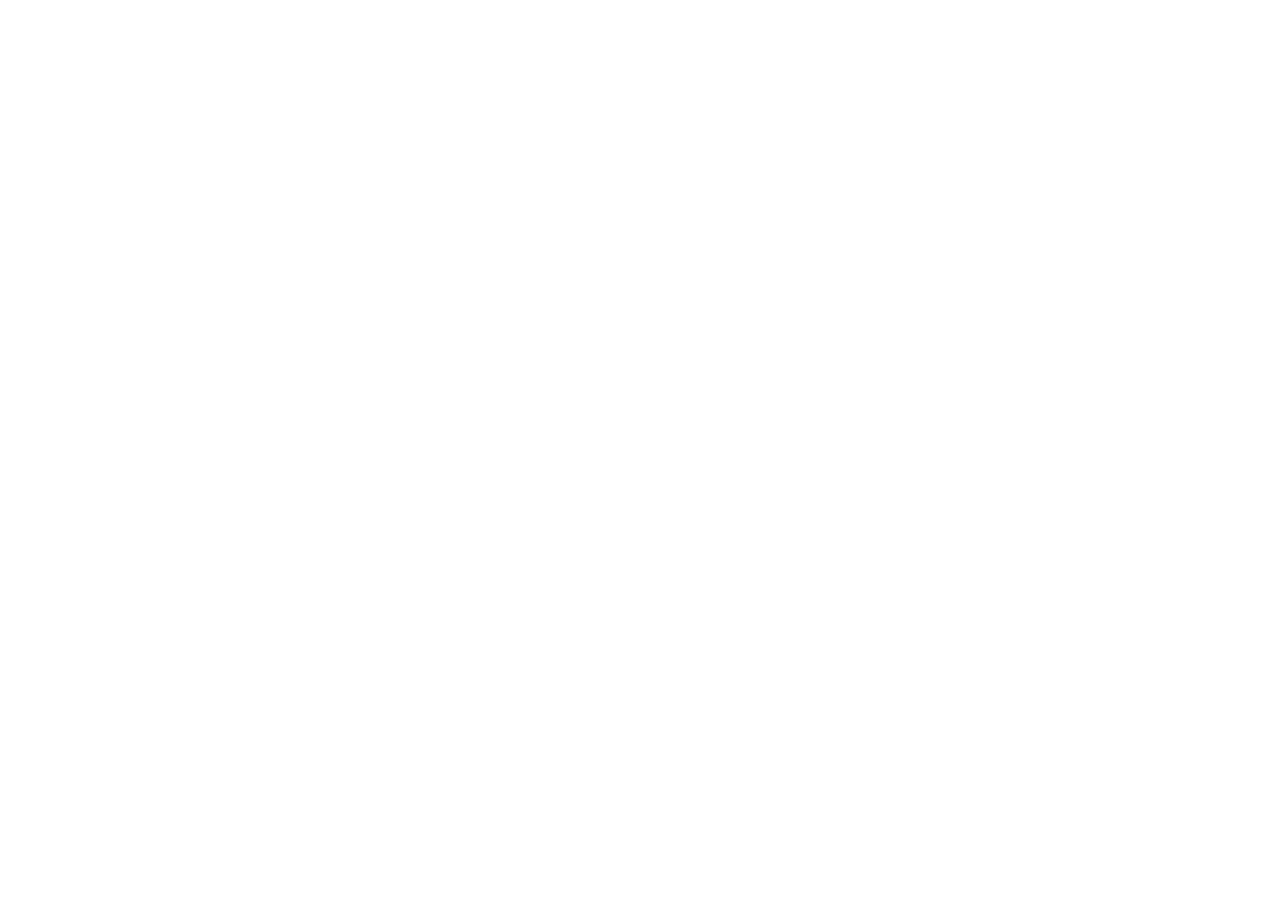
==== info.html @ cab498fb "fix img" ====
<!DOCTYPE html>
<html lang="ru">
<head>
    <meta charset="UTF-8">
    <meta name="viewport" content="width=device-width, initial-scale=1.0">
    <link rel="stylesheet" href="style.css">
    <title>Info</title>
</head>
<body>
<div class="container">
    <div class="inner">
        <div class="item">

        </div>

    </div>
</div>
<div class="usercard" id="usercard">

</div>

<script src="https://telegram.org/js/telegram-web-app.js"></script>
<script src="app.js"></script>
</body>
</html>
---- style.css ----
body {
    margin: 0;
    padding: 0;
    font-size: 18px;
    color: var(--tg-theme-text-color);
    background: var(--tg-theme-bg-color);
    font-family: "Roboto", "Arial", sans-serif;
}

.container {
    max-width: 390px;
    padding-left: 12px;
    padding-top: 12px;
    padding-bottom: 12px;
}

.inner {
    float: left;
    display: block;
    max-width: 370px;
    /*grid-template-columns: 1fr 1fr;*/
    /*grid-template-rows: 200px 200px 200px;*/
}

.img {
    width: 80px;
    height: 80px;
    object-fit: cover;
    border-radius: 15%;
}
p{
    padding: 0;
    margin: 0;
}
.item {
    max-width: 360px;
    text-align: center;
    display: inline-block;
    margin-bottom: 2px;
}
.text{
    margin-top: 6px;
    max-width: 220px;
    min-width: 220px;
}
.desc{
    font-size: 16px;
    color: grey;
    margin-top: 6px;
    line-height: 22px;
}

.btn {
    display: block;
    padding: 6px 6px;
    border: none;
    margin: 2px;
    float: right;
    background: rgb(26, 164, 255);
    border-radius: 10px;
    color: #fff;
    font-weight: 600;
    font-size: 12px;
    transition: background .2s linear;
}

.btn:hover {
    background: #FFC372;
}

.usercard {
    text-align: center;
}
.bblock {
    float: left; /*Задаем обтекание*/
    line-height: 22px;/*Высота строки + верт. центрирования текста*/
    font-size: 20px;
    /*width: 60px; !*Фиксируем ширину блока*!*/
    margin-right: 10px;
    text-align: left; /*Центрируем текст по горизонтали*/ }
.wrap :last-child {
    margin-right: 0px;/*Убираем поле последнего div-а*/
}


















/*body{*/
/*    color: var(--tg-theme-text-color);*/
/*    background: var(--tg-theme-bg-color);*/
/*    display: flex;*/
/*    flex-direction: column;*/
/*    align-items: center;*/
/*    font-size: 18px;*/
/*}*/

/*.hint{*/
/*    color: var(--tg-theme-hint-color);*/
/*}*/

/*.link{*/
/*    color: var(--tg-theme-link-color);*/
/*}*/

/*.button{*/
/*    background: var(--tg-theme-button-color);*/
/*    color: var(--tg-theme-button-text-color);*/
/*    border: none;*/
/*    font-size: 18px;*/
/*}*/

/*.button:not(:last-child){*/
/*    margin-bottom: 20px*/
/*}*/

/*#usercard{*/
/*    text-align: center;*/
/*}*/
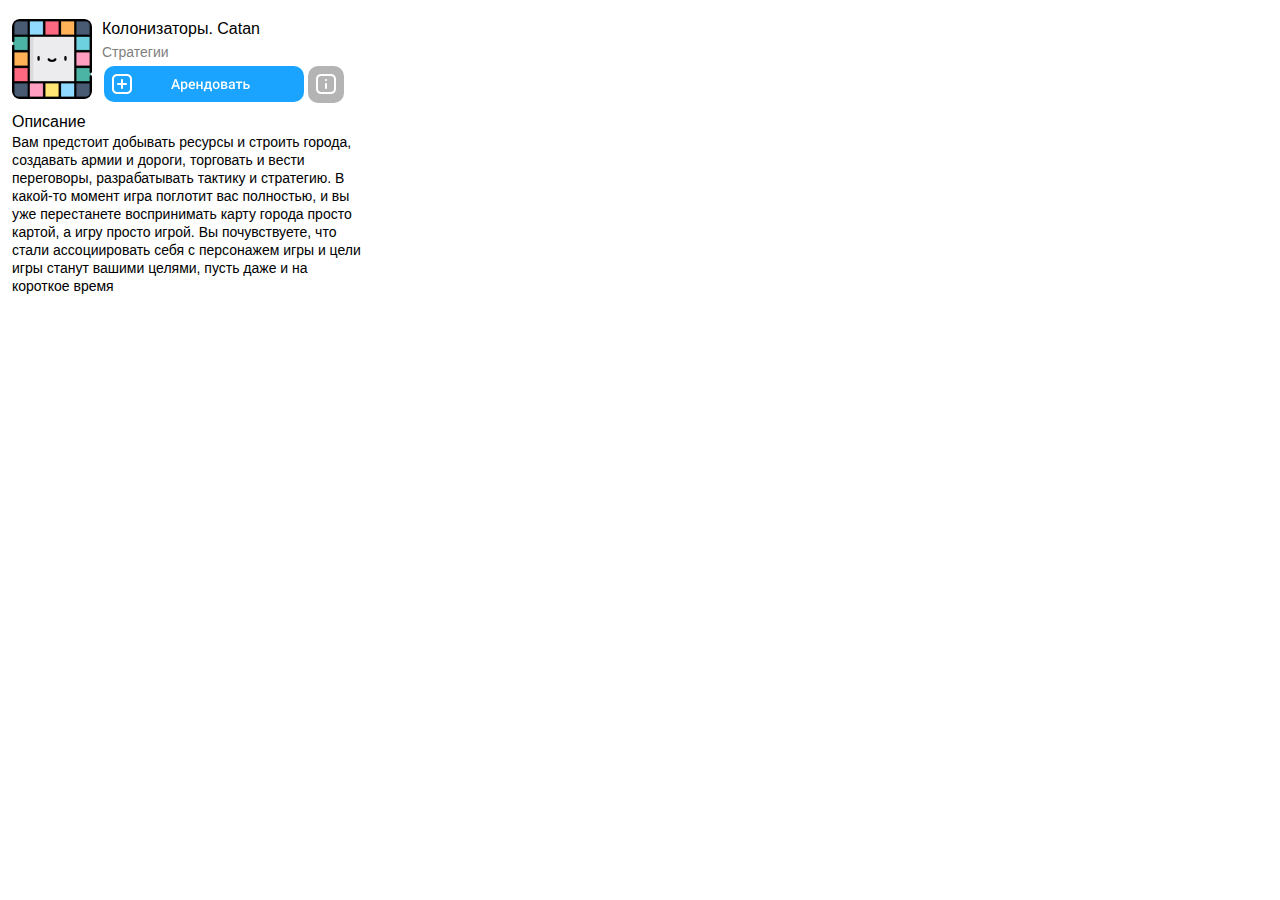
==== commit e0d7ae93: "info screen" ====
--- a/info.html
+++ b/info.html
@@ -3,16 +3,32 @@
 <head>
     <meta charset="UTF-8">
     <meta name="viewport" content="width=device-width, initial-scale=1.0">
-    <link rel="stylesheet" href="style.css">
+    <link rel="stylesheet" href="style2.css">
     <title>Info</title>
 </head>
 <body>
 <div class="container">
     <div class="inner">
         <div class="item">
+            <img src="1.png" alt="" class="img bblock">
+            <div class="text bblock">
+                <p>Колонизаторы. Catan</p>
+                <p class="desc">Стратегии</p>
+            </div>
+            <div class="bblock cont">
+            <button class="btn btnI" id="btn1i"><embed src="info_rectangle.svg"/></button>
+            <button class="btn-big" id="btn1"><embed src="to_rent.svg"/></button>
+            </div>
+            <div class="bblock">
+                <p class="text">Описание</p>
+                <p class="main_text">
+                    Вам предстоит добывать ресурсы и строить города, создавать армии и дороги, торговать и вести переговоры, разрабатывать тактику и стратегию. В какой-то момент игра поглотит вас полностью, и вы уже перестанете воспринимать карту города просто картой, а игру просто игрой. Вы почувствуете, что стали ассоциировать себя с персонажем игры и цели игры станут вашими целями, пусть даже и на короткое время
+                </p>
+            </div>
+            <div class="bblock">
 
+            </div>
         </div>
-
     </div>
 </div>
 <div class="usercard" id="usercard">
--- a/style2.css
+++ b/style2.css
@@ -0,0 +1,154 @@
+body {
+    margin: 0;
+    padding: 0;
+    font-size: 16px;
+    color: var(--tg-theme-text-color);
+    background: var(--tg-theme-bg-color);
+    font-family: "Roboto", "Arial", sans-serif;
+}
+
+.container {
+    max-width: 390px;
+    padding-left: 12px;
+    padding-top: 12px;
+    padding-bottom: 12px;
+}
+
+.inner {
+    float: left;
+    display: block;
+    max-width: 370px;
+    /*grid-template-columns: 1fr 1fr;*/
+    /*grid-template-rows: 200px 200px 200px;*/
+}
+.img {
+    margin-top: 2%;
+    width: 80px;
+    height: 80px;
+    object-fit: cover;
+    border-radius: 10%;
+}
+p{
+    padding: 0;
+    margin: 0;
+}
+.main_text{
+    font-size: 14px;
+    line-height: 18px;
+}
+.item {
+    max-width: 360px;
+    text-align: left;
+    display: block;
+    margin-bottom: 2px;
+}
+.text{
+    margin-top: 6px;
+    max-width: 220px;
+    min-width: 220px;
+}
+.desc{
+    font-size: 14px;
+    color: grey;
+    line-height: 24px;
+}
+.cont{
+    /*width: 100%;*/
+    float: left;
+}
+.btn{
+    display: inline-block;
+    padding: 6px 6px 4px 6px;
+    border: none;
+    margin: 2px;
+    float: right;
+    background: rgb(26, 164, 255);
+    border-radius: 10px;
+    color: #fff;
+    font-weight: 600;
+    transition: background .2s linear;
+}
+.btn-big{
+    display: inline-block;
+    width: 200px;
+    height: 36px;
+    padding: 6px 40% 4px 6px;
+    border: none;
+    margin: 2px;
+    float: right;
+    background: rgb(26, 164, 255);
+    border-radius: 10px;
+    color: #fff;
+    font-weight: 600;
+    transition: background .2s linear;
+}
+.btnI{
+    background: rgb(180, 180, 180);
+}
+
+.btn:hover, .btn-big:hover{
+    background: #FFC372;
+}
+
+.usercard {
+    text-align: center;
+}
+.bblock {
+    float: left; /*Задаем обтекание*/
+    line-height: 22px;/*Высота строки + верт. центрирования текста*/
+    font-size: 16px;
+    /*width: 60px; !*Фиксируем ширину блока*!*/
+    margin-right: 10px;
+    text-align: left; /*Центрируем текст по горизонтали*/ }
+.wrap :last-child {
+    margin-right: 0px;/*Убираем поле последнего div-а*/
+}
+
+
+
+
+
+
+
+
+
+
+
+
+
+
+
+
+
+
+/*body{*/
+/*    color: var(--tg-theme-text-color);*/
+/*    background: var(--tg-theme-bg-color);*/
+/*    display: flex;*/
+/*    flex-direction: column;*/
+/*    align-items: center;*/
+/*    font-size: 18px;*/
+/*}*/
+
+/*.hint{*/
+/*    color: var(--tg-theme-hint-color);*/
+/*}*/
+
+/*.link{*/
+/*    color: var(--tg-theme-link-color);*/
+/*}*/
+
+/*.button{*/
+/*    background: var(--tg-theme-button-color);*/
+/*    color: var(--tg-theme-button-text-color);*/
+/*    border: none;*/
+/*    font-size: 18px;*/
+/*}*/
+
+/*.button:not(:last-child){*/
+/*    margin-bottom: 20px*/
+/*}*/
+
+/*#usercard{*/
+/*    text-align: center;*/
+/*}*/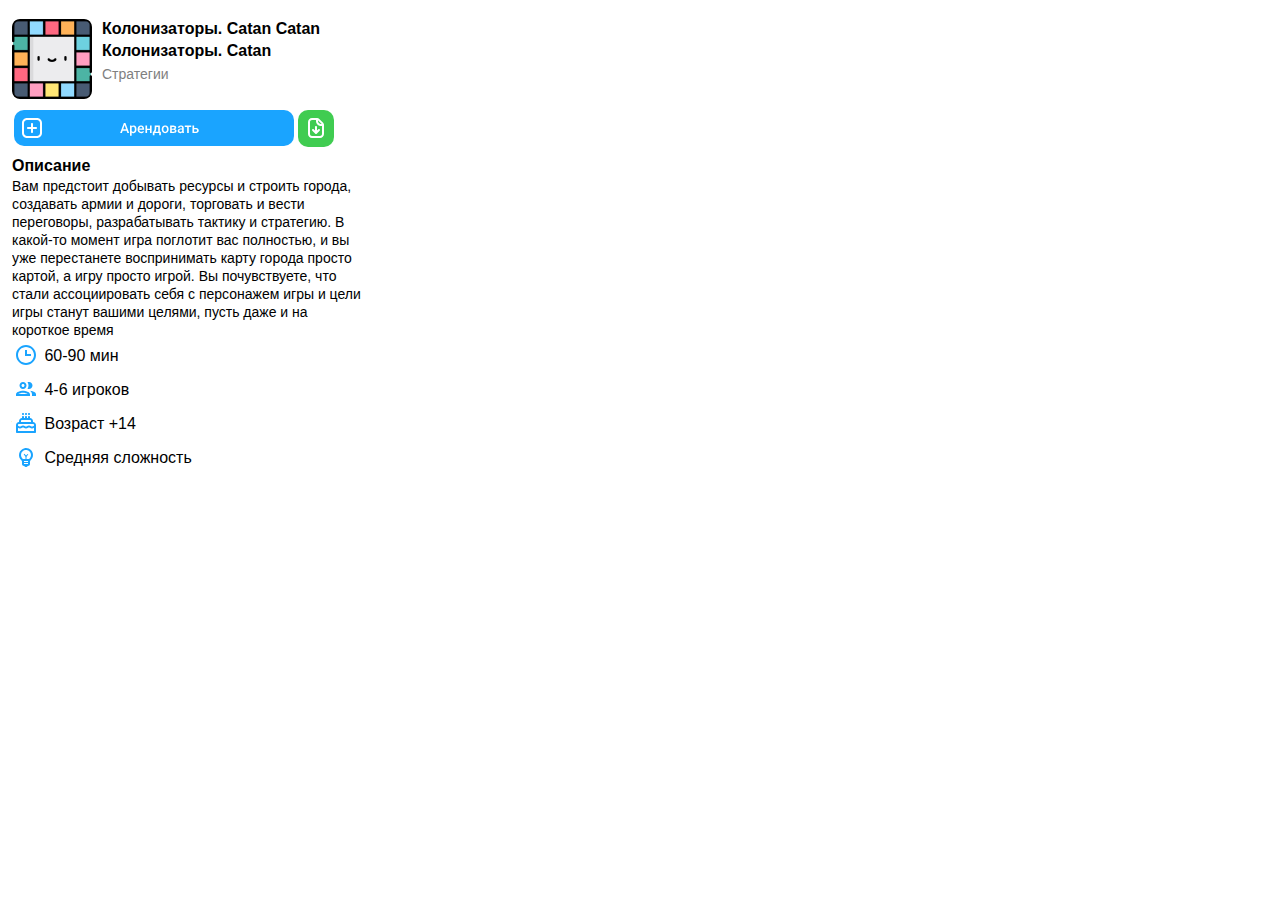
==== commit c5f8943a: "info screen finish" ====
--- a/info.html
+++ b/info.html
@@ -12,12 +12,12 @@
         <div class="item">
             <img src="1.png" alt="" class="img bblock">
             <div class="text bblock">
-                <p>Колонизаторы. Catan</p>
+                <p>Колонизаторы. Catan Catan Колонизаторы. Catan</p>
                 <p class="desc">Стратегии</p>
             </div>
             <div class="bblock cont">
-            <button class="btn btnI" id="btn1i"><embed src="info_rectangle.svg"/></button>
-            <button class="btn-big" id="btn1"><embed src="to_rent.svg"/></button>
+            <button class="btn btnI" id="btn1i"><embed src="file-text_down.svg"/></button>
+            <button class="btn-big" id="btn1"><embed src="Frame%2033622.svg"/></button>
             </div>
             <div class="bblock">
                 <p class="text">Описание</p>
@@ -25,8 +25,21 @@
                     Вам предстоит добывать ресурсы и строить города, создавать армии и дороги, торговать и вести переговоры, разрабатывать тактику и стратегию. В какой-то момент игра поглотит вас полностью, и вы уже перестанете воспринимать карту города просто картой, а игру просто игрой. Вы почувствуете, что стали ассоциировать себя с персонажем игры и цели игры станут вашими целями, пусть даже и на короткое время
                 </p>
             </div>
-            <div class="bblock">
-
+            <div class="bblock chip">
+                <img src="BiTime.svg">
+                <p class="text-small">60-90 мин</p>
+            </div>
+            <div class="bblock chip">
+                <img src="MdOutlineGroup.svg">
+                <p class="text-small">4-6 игроков</p>
+            </div>
+            <div class="bblock chip">
+                <img src="HiOutlineCake.svg">
+                <p class="text-small">Возраст +14 </p>
+            </div>
+            <div class="bblock chip">
+                <img src="MdOutlineEmojiObjects.svg">
+                <p class="text-small">Средняя сложность</p>
             </div>
         </div>
     </div>
--- a/style2.css
+++ b/style2.css
@@ -43,14 +43,40 @@
     margin-bottom: 2px;
 }
 .text{
+    font-weight: 600;
+    margin-top: 6px;
+    max-width: 260px;
+    min-width: 220px;
+}
+.chip{
+    padding-top: 12px;
+    padding-bottom: 12px;
+}
+.desc{
+    font-size: 14px;
+    color: grey;
+    margin-bottom: 22px;
+    line-height: 24px;
+    font-weight: 200;
+}
+.text-small{
+    font-weight: 600;
     margin-top: 6px;
     max-width: 220px;
     min-width: 220px;
 }
-.desc{
-    font-size: 14px;
-    color: grey;
-    line-height: 24px;
+.chip{
+    padding: 6px 0;
+}
+.chip p{
+    display: inline-block;
+    width: 90%;
+    font-weight: 200;
+    margin: 0;
+}
+.chip img{
+    margin:  -6px 2px;
+    display: inline-block;
 }
 .cont{
     /*width: 100%;*/
@@ -70,9 +96,9 @@
 }
 .btn-big{
     display: inline-block;
-    width: 200px;
+    width: 280px;
     height: 36px;
-    padding: 6px 40% 4px 6px;
+    padding: 6px 50% 4px 6px;
     border: none;
     margin: 2px;
     float: right;
@@ -83,7 +109,7 @@
     transition: background .2s linear;
 }
 .btnI{
-    background: rgb(180, 180, 180);
+    background: rgb(64, 204, 81);
 }
 
 .btn:hover, .btn-big:hover{
